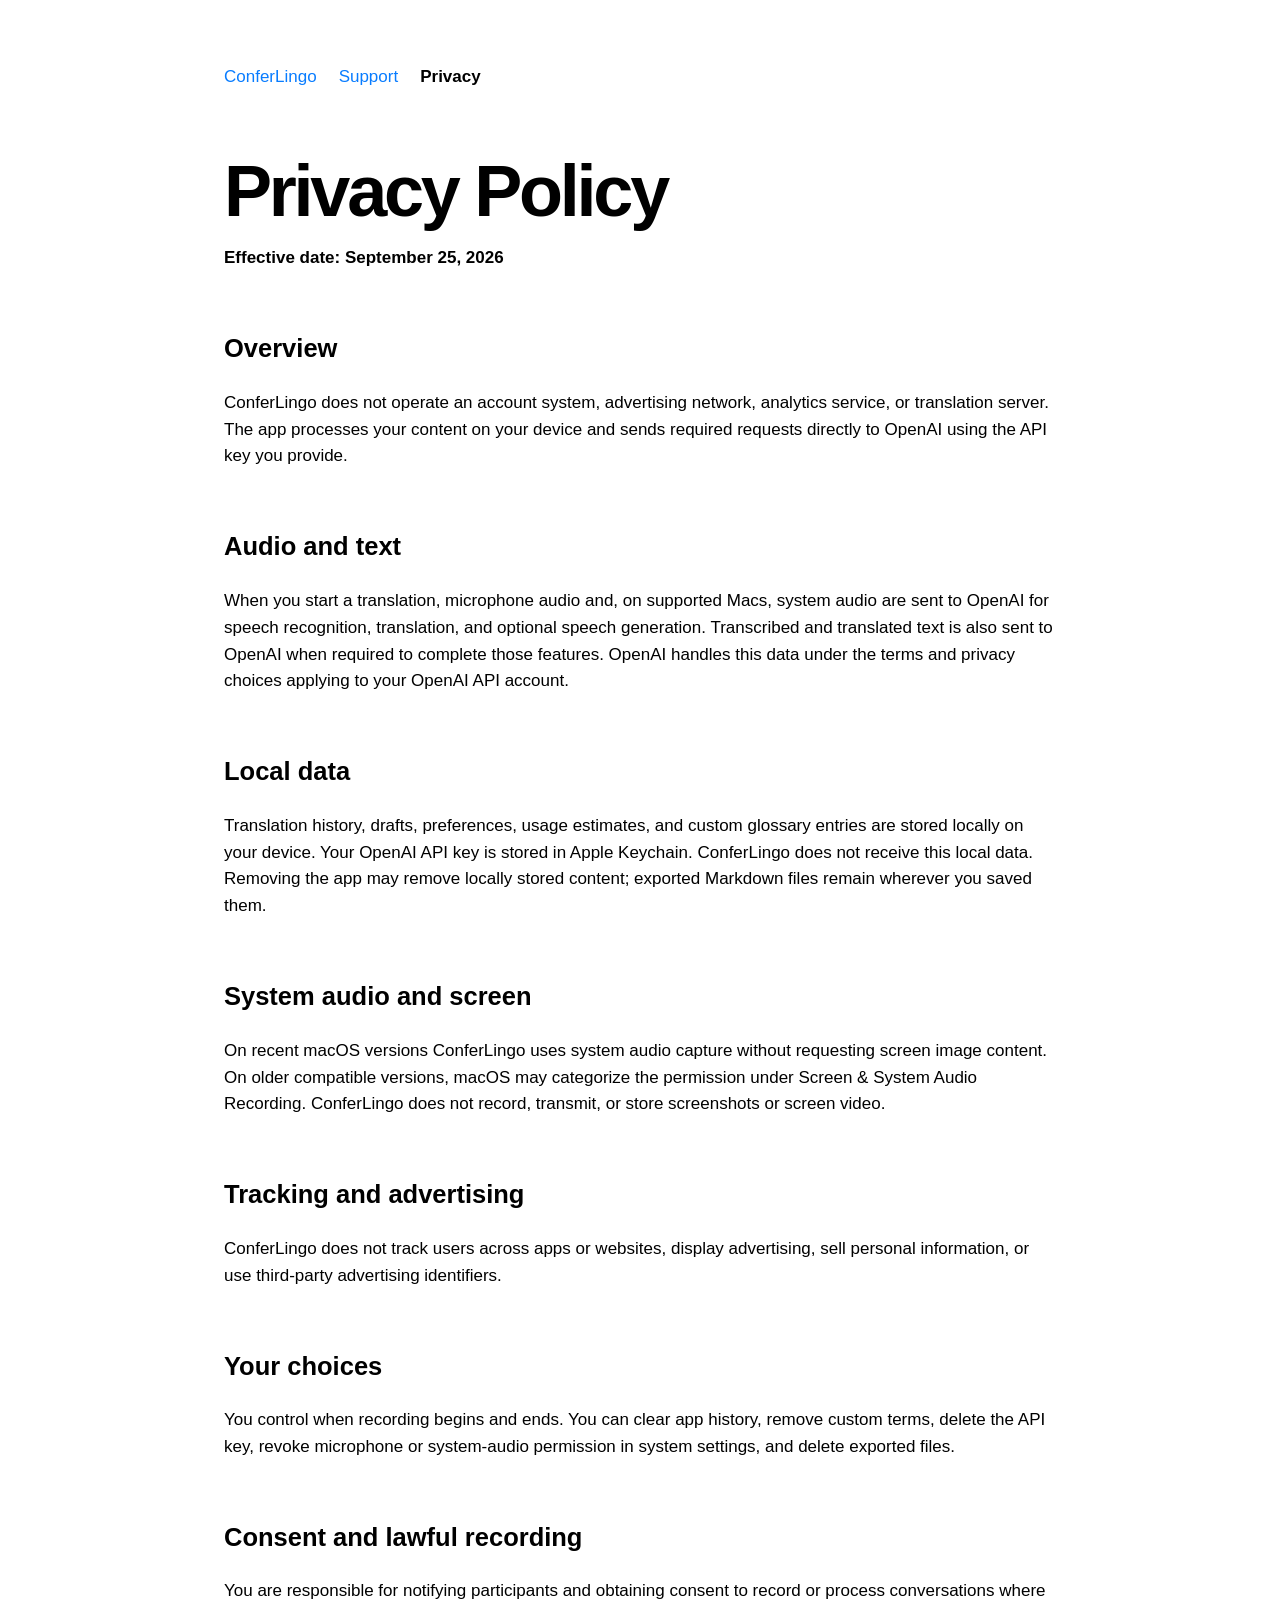
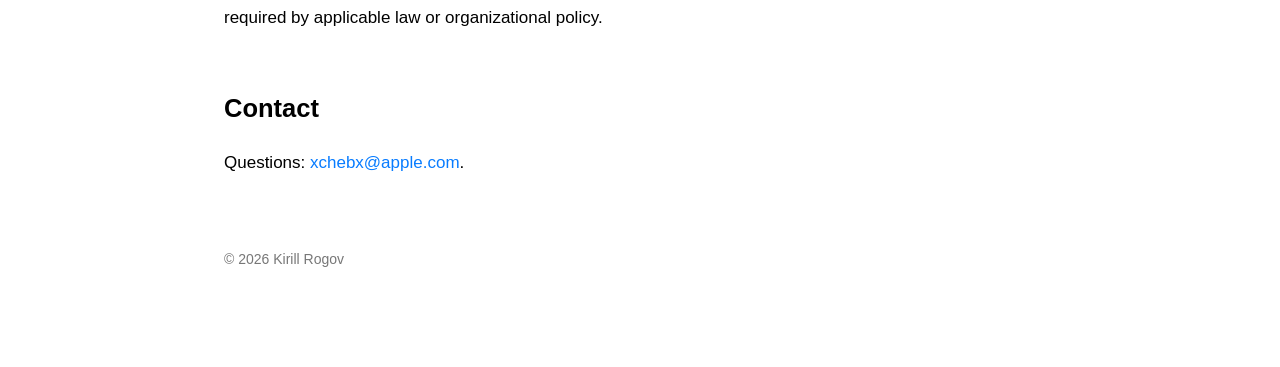
==== privacy.html @ 5fb0d05d "Publish ConferLingo support and privacy pages" ====
<!doctype html><html lang="en"><head><meta charset="utf-8"><meta name="viewport" content="width=device-width,initial-scale=1"><title>ConferLingo Privacy Policy</title><link rel="stylesheet" href="styles.css"></head><body><main>
<nav><a href="index.html">ConferLingo</a><a href="support.html">Support</a><strong>Privacy</strong></nav><h1>Privacy Policy</h1><p><strong>Effective date: September 25, 2026</strong></p>
<h2>Overview</h2><p>ConferLingo does not operate an account system, advertising network, analytics service, or translation server. The app processes your content on your device and sends required requests directly to OpenAI using the API key you provide.</p>
<h2>Audio and text</h2><p>When you start a translation, microphone audio and, on supported Macs, system audio are sent to OpenAI for speech recognition, translation, and optional speech generation. Transcribed and translated text is also sent to OpenAI when required to complete those features. OpenAI handles this data under the terms and privacy choices applying to your OpenAI API account.</p>
<h2>Local data</h2><p>Translation history, drafts, preferences, usage estimates, and custom glossary entries are stored locally on your device. Your OpenAI API key is stored in Apple Keychain. ConferLingo does not receive this local data. Removing the app may remove locally stored content; exported Markdown files remain wherever you saved them.</p>
<h2>System audio and screen</h2><p>On recent macOS versions ConferLingo uses system audio capture without requesting screen image content. On older compatible versions, macOS may categorize the permission under Screen &amp; System Audio Recording. ConferLingo does not record, transmit, or store screenshots or screen video.</p>
<h2>Tracking and advertising</h2><p>ConferLingo does not track users across apps or websites, display advertising, sell personal information, or use third-party advertising identifiers.</p>
<h2>Your choices</h2><p>You control when recording begins and ends. You can clear app history, remove custom terms, delete the API key, revoke microphone or system-audio permission in system settings, and delete exported files.</p>
<h2>Consent and lawful recording</h2><p>You are responsible for notifying participants and obtaining consent to record or process conversations where required by applicable law or organizational policy.</p>
<h2>Contact</h2><p>Questions: <a href="mailto:xchebx@apple.com">xchebx@apple.com</a>.</p>
<footer>© 2026 Kirill Rogov</footer>
</main></body></html>
---- styles.css ----
:root { color-scheme: light dark; --accent:#087cff; --panel:rgba(127,127,127,.10); }
* { box-sizing:border-box; }
body { margin:0; font:17px/1.58 -apple-system,BlinkMacSystemFont,"Segoe UI",sans-serif; }
main { max-width:880px; margin:auto; padding:64px 24px 96px; }
nav { display:flex; gap:22px; flex-wrap:wrap; margin-bottom:64px; }
a { color:var(--accent); text-decoration:none; } a:hover { text-decoration:underline; }
h1 { font-size:clamp(42px,8vw,72px); line-height:1.02; margin:.2em 0; letter-spacing:-.045em; }
h2 { margin-top:2.2em; } .lead { font-size:23px; max-width:720px; color:#777; }
.badge { display:inline-block; padding:6px 12px; border-radius:99px; background:var(--panel); font-weight:650; }
.grid { display:grid; grid-template-columns:repeat(auto-fit,minmax(240px,1fr)); gap:18px; margin:34px 0; }
.card { padding:24px; border-radius:22px; background:var(--panel); }
.card h3 { margin-top:0; } footer { margin-top:72px; color:#777; font-size:14px; }
code { padding:2px 6px; border-radius:6px; background:var(--panel); }
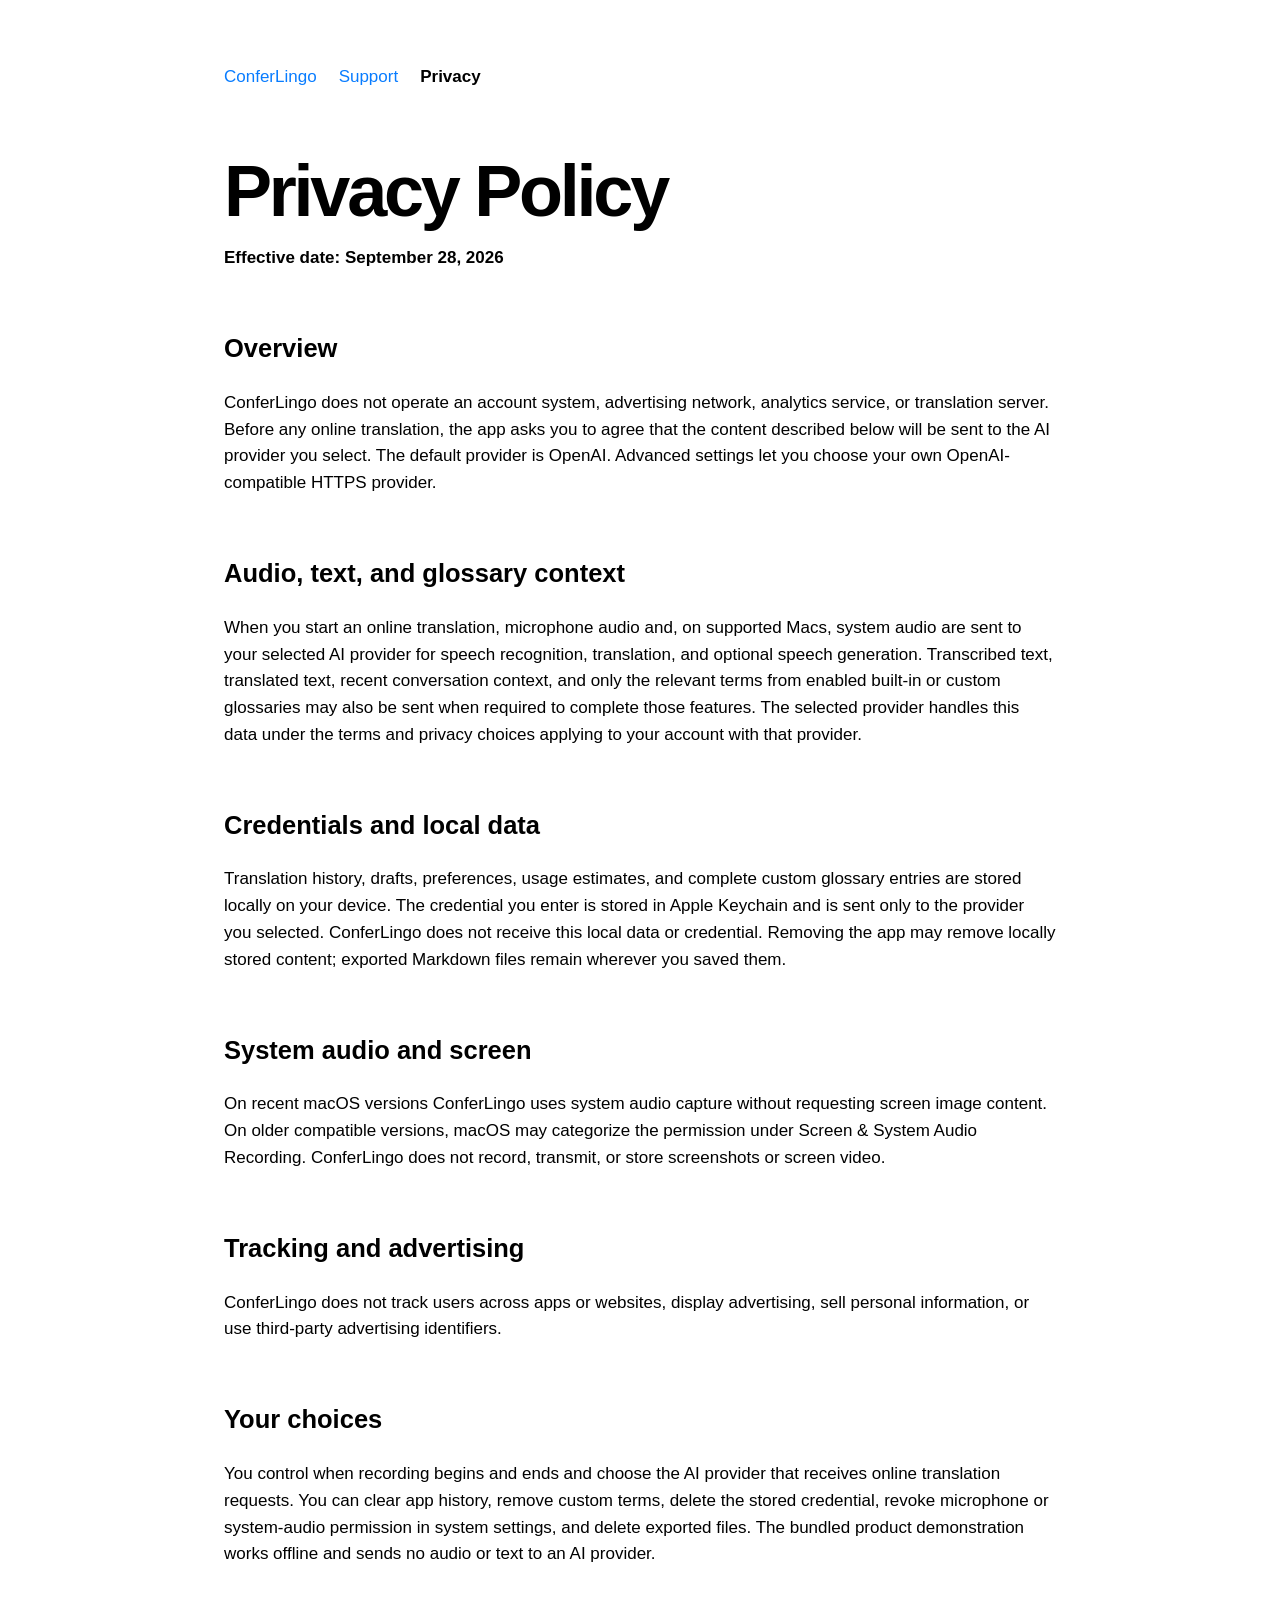
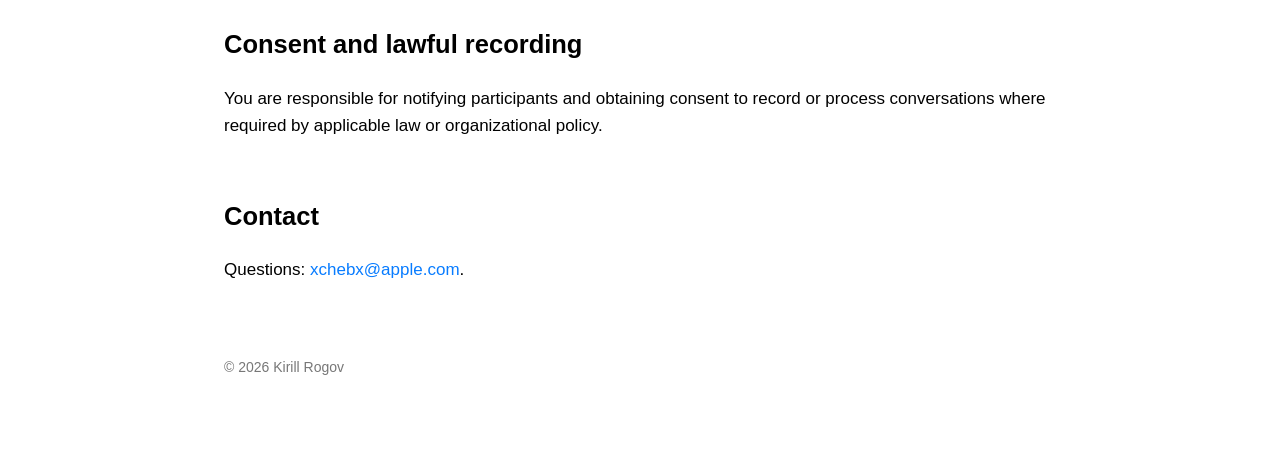
==== commit d4c7043a: "Update privacy and provider disclosures" ====
--- a/privacy.html
+++ b/privacy.html
@@ -1,11 +1,11 @@
 <!doctype html><html lang="en"><head><meta charset="utf-8"><meta name="viewport" content="width=device-width,initial-scale=1"><title>ConferLingo Privacy Policy</title><link rel="stylesheet" href="styles.css"></head><body><main>
-<nav><a href="index.html">ConferLingo</a><a href="support.html">Support</a><strong>Privacy</strong></nav><h1>Privacy Policy</h1><p><strong>Effective date: September 25, 2026</strong></p>
-<h2>Overview</h2><p>ConferLingo does not operate an account system, advertising network, analytics service, or translation server. The app processes your content on your device and sends required requests directly to OpenAI using the API key you provide.</p>
-<h2>Audio and text</h2><p>When you start a translation, microphone audio and, on supported Macs, system audio are sent to OpenAI for speech recognition, translation, and optional speech generation. Transcribed and translated text is also sent to OpenAI when required to complete those features. OpenAI handles this data under the terms and privacy choices applying to your OpenAI API account.</p>
-<h2>Local data</h2><p>Translation history, drafts, preferences, usage estimates, and custom glossary entries are stored locally on your device. Your OpenAI API key is stored in Apple Keychain. ConferLingo does not receive this local data. Removing the app may remove locally stored content; exported Markdown files remain wherever you saved them.</p>
+<nav><a href="index.html">ConferLingo</a><a href="support.html">Support</a><strong>Privacy</strong></nav><h1>Privacy Policy</h1><p><strong>Effective date: September 28, 2026</strong></p>
+<h2>Overview</h2><p>ConferLingo does not operate an account system, advertising network, analytics service, or translation server. Before any online translation, the app asks you to agree that the content described below will be sent to the AI provider you select. The default provider is OpenAI. Advanced settings let you choose your own OpenAI-compatible HTTPS provider.</p>
+<h2>Audio, text, and glossary context</h2><p>When you start an online translation, microphone audio and, on supported Macs, system audio are sent to your selected AI provider for speech recognition, translation, and optional speech generation. Transcribed text, translated text, recent conversation context, and only the relevant terms from enabled built-in or custom glossaries may also be sent when required to complete those features. The selected provider handles this data under the terms and privacy choices applying to your account with that provider.</p>
+<h2>Credentials and local data</h2><p>Translation history, drafts, preferences, usage estimates, and complete custom glossary entries are stored locally on your device. The credential you enter is stored in Apple Keychain and is sent only to the provider you selected. ConferLingo does not receive this local data or credential. Removing the app may remove locally stored content; exported Markdown files remain wherever you saved them.</p>
 <h2>System audio and screen</h2><p>On recent macOS versions ConferLingo uses system audio capture without requesting screen image content. On older compatible versions, macOS may categorize the permission under Screen &amp; System Audio Recording. ConferLingo does not record, transmit, or store screenshots or screen video.</p>
 <h2>Tracking and advertising</h2><p>ConferLingo does not track users across apps or websites, display advertising, sell personal information, or use third-party advertising identifiers.</p>
-<h2>Your choices</h2><p>You control when recording begins and ends. You can clear app history, remove custom terms, delete the API key, revoke microphone or system-audio permission in system settings, and delete exported files.</p>
+<h2>Your choices</h2><p>You control when recording begins and ends and choose the AI provider that receives online translation requests. You can clear app history, remove custom terms, delete the stored credential, revoke microphone or system-audio permission in system settings, and delete exported files. The bundled product demonstration works offline and sends no audio or text to an AI provider.</p>
 <h2>Consent and lawful recording</h2><p>You are responsible for notifying participants and obtaining consent to record or process conversations where required by applicable law or organizational policy.</p>
 <h2>Contact</h2><p>Questions: <a href="mailto:xchebx@apple.com">xchebx@apple.com</a>.</p>
 <footer>© 2026 Kirill Rogov</footer>
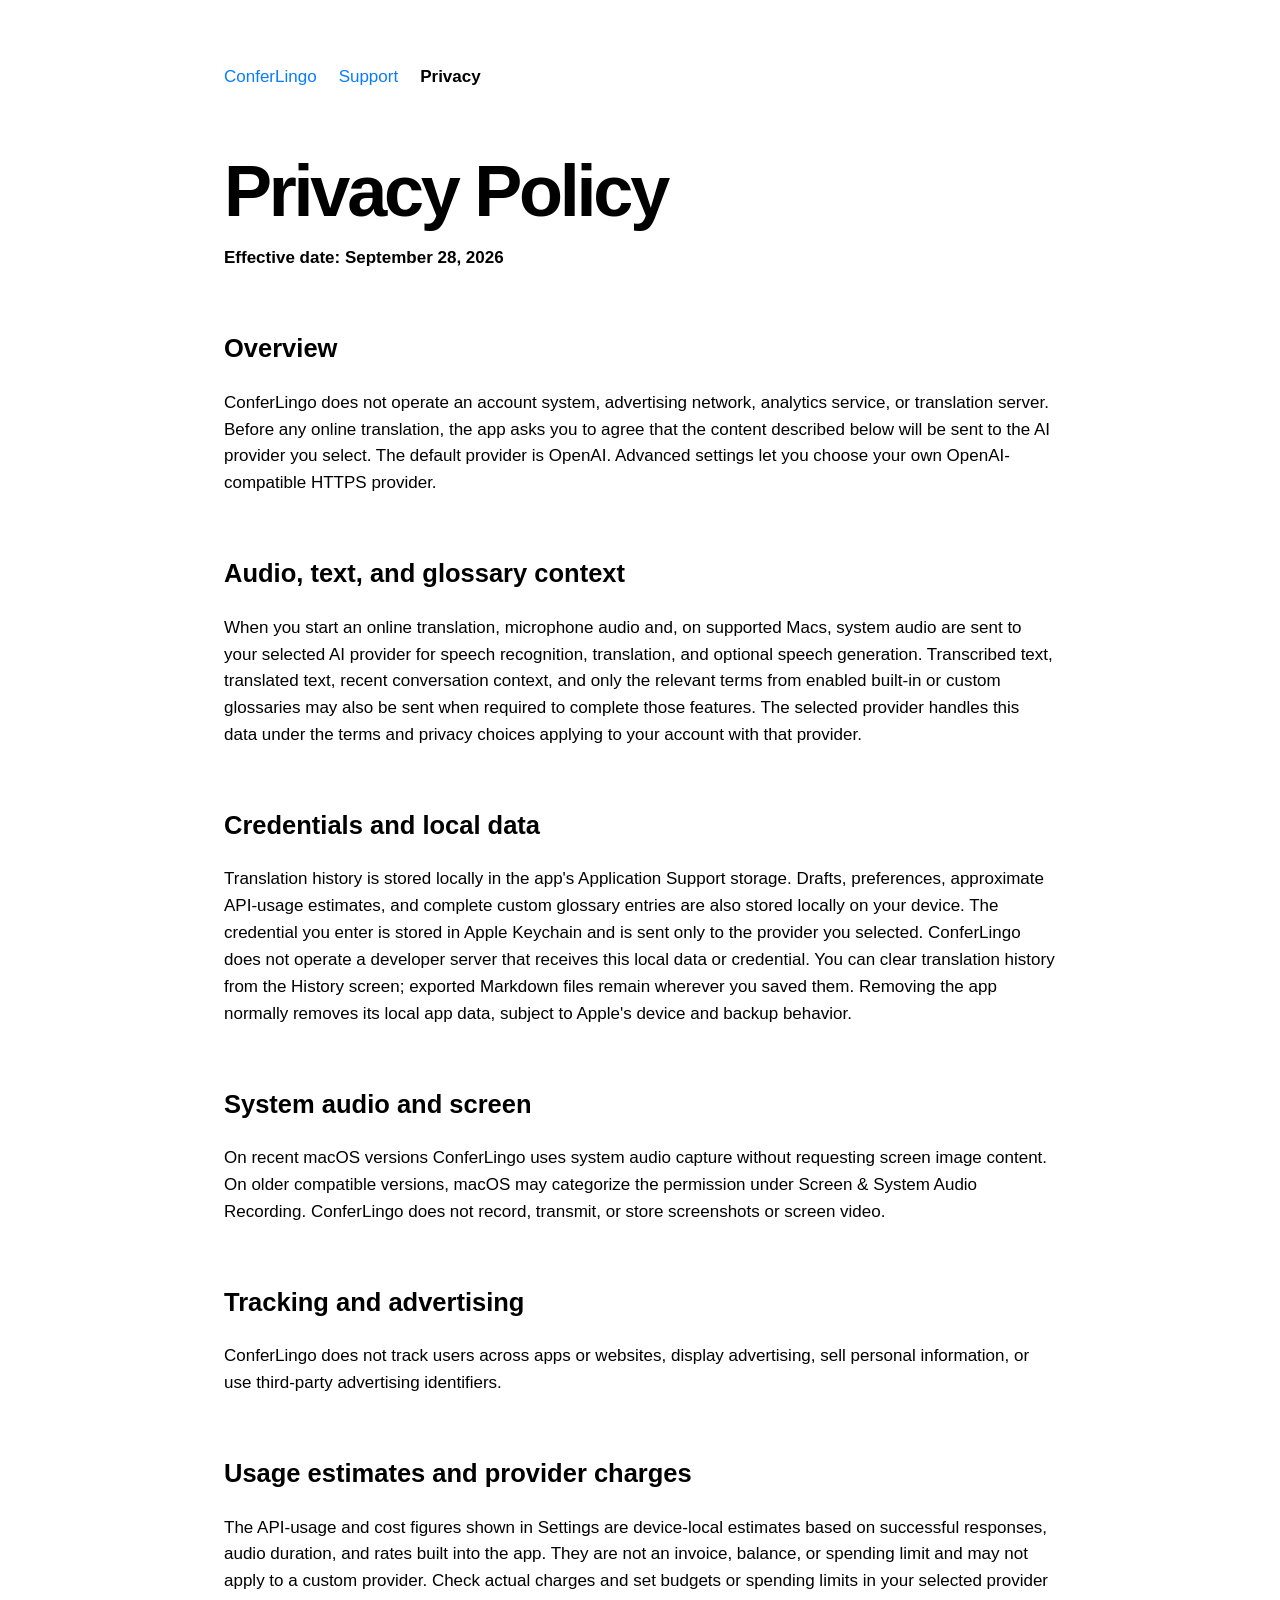
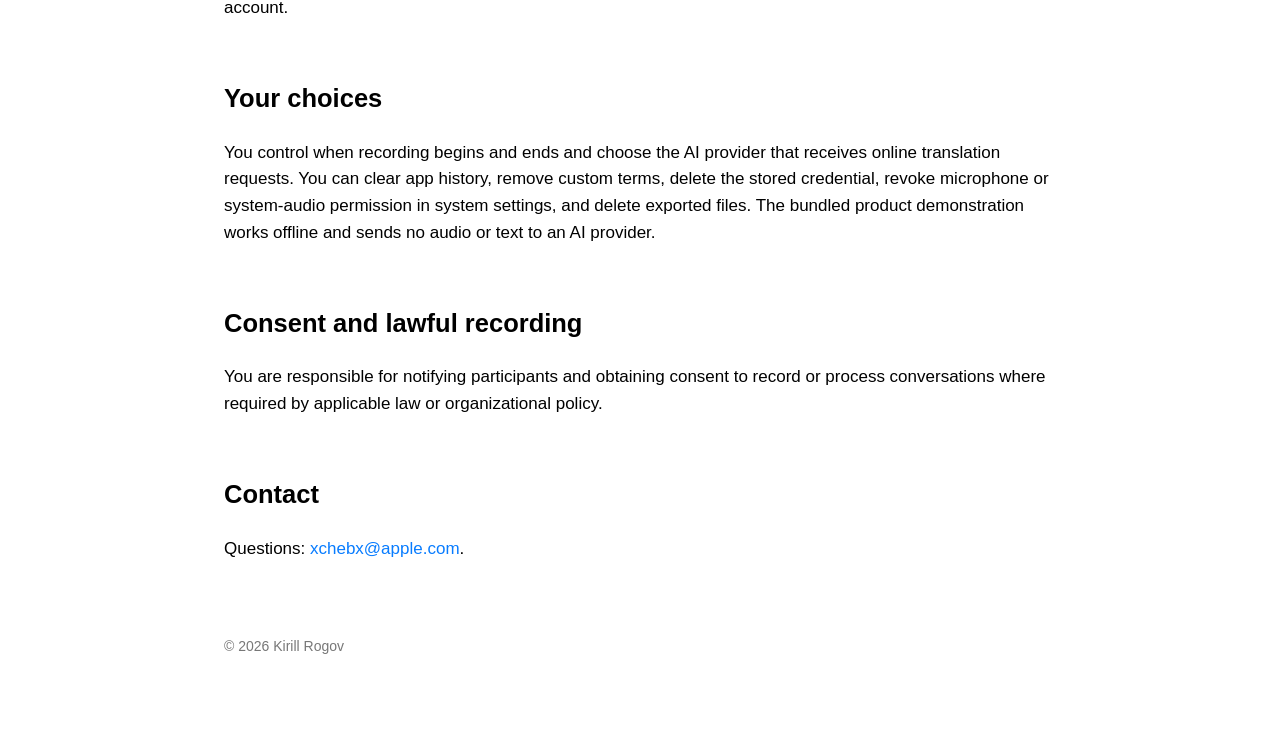
==== commit 8d28e486: "Clarify local history and usage estimates" ====
--- a/privacy.html
+++ b/privacy.html
@@ -2,9 +2,10 @@
 <nav><a href="index.html">ConferLingo</a><a href="support.html">Support</a><strong>Privacy</strong></nav><h1>Privacy Policy</h1><p><strong>Effective date: September 28, 2026</strong></p>
 <h2>Overview</h2><p>ConferLingo does not operate an account system, advertising network, analytics service, or translation server. Before any online translation, the app asks you to agree that the content described below will be sent to the AI provider you select. The default provider is OpenAI. Advanced settings let you choose your own OpenAI-compatible HTTPS provider.</p>
 <h2>Audio, text, and glossary context</h2><p>When you start an online translation, microphone audio and, on supported Macs, system audio are sent to your selected AI provider for speech recognition, translation, and optional speech generation. Transcribed text, translated text, recent conversation context, and only the relevant terms from enabled built-in or custom glossaries may also be sent when required to complete those features. The selected provider handles this data under the terms and privacy choices applying to your account with that provider.</p>
-<h2>Credentials and local data</h2><p>Translation history, drafts, preferences, usage estimates, and complete custom glossary entries are stored locally on your device. The credential you enter is stored in Apple Keychain and is sent only to the provider you selected. ConferLingo does not receive this local data or credential. Removing the app may remove locally stored content; exported Markdown files remain wherever you saved them.</p>
+<h2>Credentials and local data</h2><p>Translation history is stored locally in the app's Application Support storage. Drafts, preferences, approximate API-usage estimates, and complete custom glossary entries are also stored locally on your device. The credential you enter is stored in Apple Keychain and is sent only to the provider you selected. ConferLingo does not operate a developer server that receives this local data or credential. You can clear translation history from the History screen; exported Markdown files remain wherever you saved them. Removing the app normally removes its local app data, subject to Apple's device and backup behavior.</p>
 <h2>System audio and screen</h2><p>On recent macOS versions ConferLingo uses system audio capture without requesting screen image content. On older compatible versions, macOS may categorize the permission under Screen &amp; System Audio Recording. ConferLingo does not record, transmit, or store screenshots or screen video.</p>
 <h2>Tracking and advertising</h2><p>ConferLingo does not track users across apps or websites, display advertising, sell personal information, or use third-party advertising identifiers.</p>
+<h2>Usage estimates and provider charges</h2><p>The API-usage and cost figures shown in Settings are device-local estimates based on successful responses, audio duration, and rates built into the app. They are not an invoice, balance, or spending limit and may not apply to a custom provider. Check actual charges and set budgets or spending limits in your selected provider account.</p>
 <h2>Your choices</h2><p>You control when recording begins and ends and choose the AI provider that receives online translation requests. You can clear app history, remove custom terms, delete the stored credential, revoke microphone or system-audio permission in system settings, and delete exported files. The bundled product demonstration works offline and sends no audio or text to an AI provider.</p>
 <h2>Consent and lawful recording</h2><p>You are responsible for notifying participants and obtaining consent to record or process conversations where required by applicable law or organizational policy.</p>
 <h2>Contact</h2><p>Questions: <a href="mailto:xchebx@apple.com">xchebx@apple.com</a>.</p>
